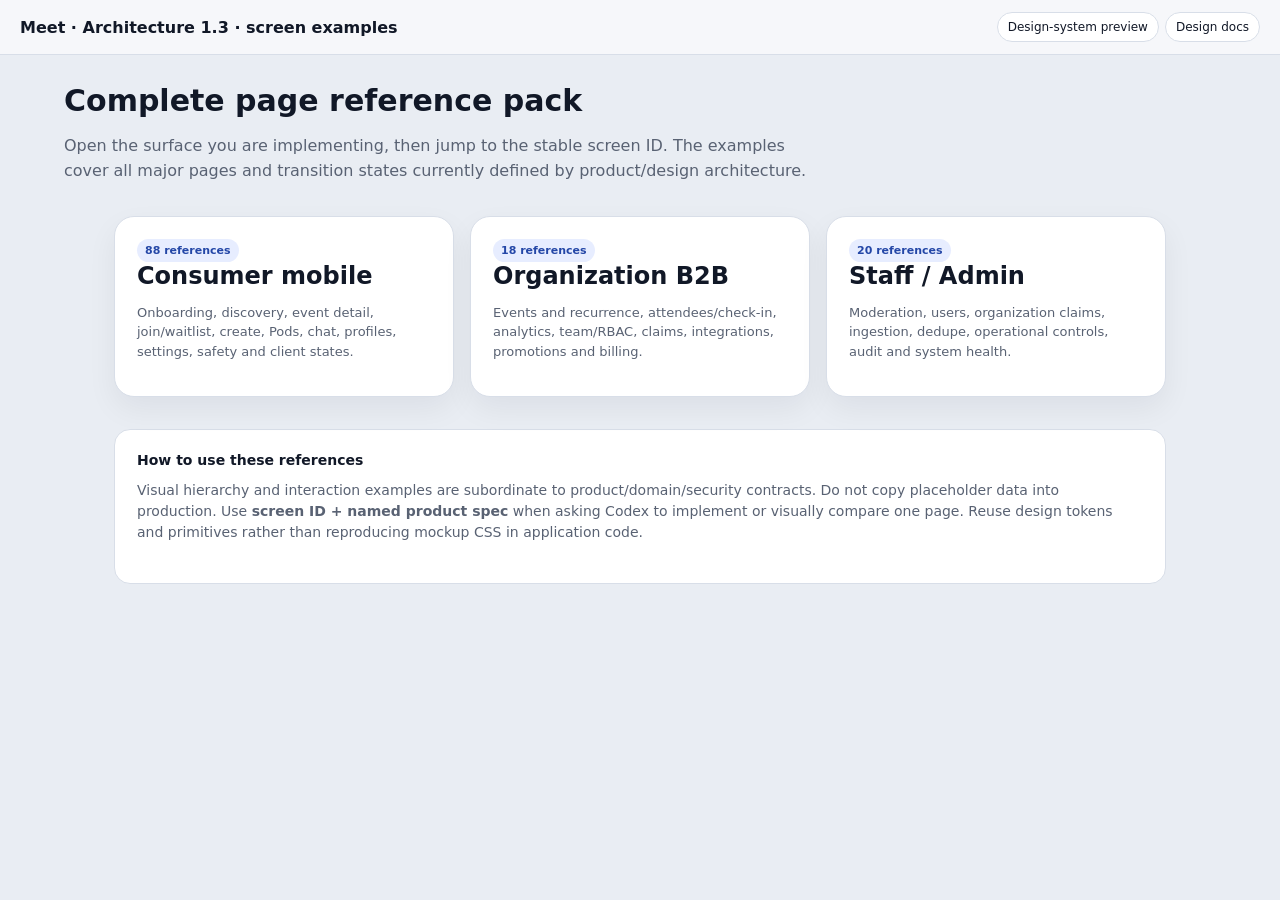
==== design/screens/index.html @ 9bee6207 "design: add complete page reference pack" ====
<!doctype html><html lang="en"><head><meta charset="utf-8"><meta name="viewport" content="width=device-width,initial-scale=1"><title>Meet · Screen Reference Pack</title><link rel="stylesheet" href="prototype.css"><style>.index-grid{max-width:1100px;margin:32px auto;padding:0 24px;display:grid;grid-template-columns:repeat(3,1fr);gap:16px}.index-card{background:#fff;border:1px solid #D8DEE8;border-radius:20px;padding:22px;text-decoration:none;box-shadow:0 12px 30px rgba(17,24,39,.06)}.index-card h2{margin:0 0 7px}.index-card p{color:#596273;font-size:13px;line-height:1.5}.count{display:inline-flex;padding:5px 8px;border-radius:999px;background:#e7edff;color:#2447a7;font-size:11px;font-weight:800}.rules{max-width:1100px;margin:24px auto 60px;padding:0 24px}.rules .panel{padding:22px}@media(max-width:800px){.index-grid{grid-template-columns:1fr}}</style></head><body><header class="docbar"><h1>Meet · Architecture 1.3 · screen examples</h1><div class="nav"><a href="../DESIGN_SYSTEM_PREVIEW.html">Design-system preview</a><a href="../../docs/design-docs/index.md">Design docs</a></div></header><div class="intro"><h2>Complete page reference pack</h2><p>Open the surface you are implementing, then jump to the stable screen ID. The examples cover all major pages and transition states currently defined by product/design architecture.</p></div><div class="index-grid"><a class="index-card" href="consumer.html"><span class="count">88 references</span><h2>Consumer mobile</h2><p>Onboarding, discovery, event detail, join/waitlist, create, Pods, chat, profiles, settings, safety and client states.</p></a><a class="index-card" href="b2b.html"><span class="count">18 references</span><h2>Organization B2B</h2><p>Events and recurrence, attendees/check-in, analytics, team/RBAC, claims, integrations, promotions and billing.</p></a><a class="index-card" href="admin.html"><span class="count">20 references</span><h2>Staff / Admin</h2><p>Moderation, users, organization claims, ingestion, dedupe, operational controls, audit and system health.</p></a></div><div class="rules"><div class="panel"><div class="panel-head"><h3>How to use these references</h3></div><p class="body-copy">Visual hierarchy and interaction examples are subordinate to product/domain/security contracts. Do not copy placeholder data into production. Use <strong>screen ID + named product spec</strong> when asking Codex to implement or visually compare one page. Reuse design tokens and primitives rather than reproducing mockup CSS in application code.</p></div></div></body></html>
---- design/screens/prototype.css ----
:root{--bg:#F7F8FA;--surface:#FFF;--subtle:#EEF2F6;--text:#111827;--muted:#596273;--border:#D8DEE8;--primary:#245BFF;--primary-dark:#173B8F;--pine:#0F766E;--success:#167A46;--warning:#9A5B13;--danger:#B42318;--warm:#F2A65A;--shadow:0 18px 48px rgba(17,24,39,.10);--r8:8px;--r12:12px;--r16:16px;--r24:24px;--font:Inter,system-ui,-apple-system,BlinkMacSystemFont,"Segoe UI",sans-serif}*{box-sizing:border-box}html{scroll-behavior:smooth}body{margin:0;background:#e9edf3;color:var(--text);font-family:var(--font)}a{color:inherit}.docbar{position:sticky;top:0;z-index:50;display:flex;align-items:center;justify-content:space-between;gap:16px;padding:12px 20px;background:rgba(247,248,250,.94);backdrop-filter:blur(16px);border-bottom:1px solid var(--border)}.docbar h1{font-size:16px;margin:0}.docbar .nav{display:flex;flex-wrap:wrap;gap:6px}.docbar a{font-size:12px;text-decoration:none;padding:7px 10px;border:1px solid var(--border);border-radius:999px;background:var(--surface)}.intro{max-width:1200px;margin:28px auto 4px;padding:0 24px}.intro h2{font-size:30px;margin:0 0 8px}.intro p{color:var(--muted);max-width:760px;line-height:1.55}.group{max-width:1440px;margin:0 auto;padding:34px 24px 8px}.group-title{display:flex;align-items:end;justify-content:space-between;gap:16px;margin-bottom:18px}.group-title h2{font-size:22px;margin:0}.group-title span{font-size:12px;color:var(--muted)}.screen-grid{display:grid;grid-template-columns:repeat(auto-fill,minmax(360px,1fr));gap:28px;align-items:start}.spec-card{min-width:0}.spec-head{display:flex;justify-content:space-between;align-items:flex-start;gap:12px;margin:0 auto 10px;max-width:390px}.desktop-card .spec-head{max-width:none}.spec-id{font-size:11px;font-weight:700;color:var(--primary);letter-spacing:.06em}.spec-head h3{font-size:15px;margin:2px 0}.spec-route{font:11px ui-monospace,SFMono-Regular,Menlo,monospace;color:var(--muted);overflow-wrap:anywhere}.spec-source{font-size:10px;color:var(--muted);text-align:right;max-width:130px}.phone{width:390px;height:844px;max-width:100%;margin:auto;background:var(--bg);border:8px solid #111827;border-radius:42px;overflow:hidden;box-shadow:var(--shadow);position:relative}.phone:before{content:"";position:absolute;z-index:8;top:8px;left:50%;transform:translateX(-50%);width:112px;height:26px;background:#111827;border-radius:16px}.statusbar{height:45px;padding:14px 22px 0;font-size:11px;font-weight:700;display:flex;justify-content:space-between;background:var(--surface)}.phone-main{height:calc(100% - 45px);overflow:hidden;display:flex;flex-direction:column}.screen-content{flex:1;overflow:hidden;padding:18px 16px 92px}.screen-content.no-nav{padding-bottom:24px}.mobile-top{display:flex;align-items:center;justify-content:space-between;gap:12px;margin-bottom:15px}.mobile-top .place{font-size:14px;font-weight:700}.icon-btn{width:40px;height:40px;border-radius:12px;border:1px solid var(--border);background:var(--surface);display:grid;place-items:center;font-size:15px}.searchbox{height:48px;border:1px solid var(--border);border-radius:14px;background:var(--surface);display:flex;align-items:center;gap:10px;padding:0 14px;color:var(--muted);font-size:14px;margin-bottom:14px}.searchbox:before{content:"⌕";font-size:22px;color:var(--text)}.chips{display:flex;gap:7px;overflow:hidden;margin:0 0 14px}.chip{white-space:nowrap;padding:7px 11px;border:1px solid var(--border);background:var(--surface);border-radius:999px;font-size:12px}.chip.active{background:var(--text);border-color:var(--text);color:white}.eyebrow{font-size:11px;letter-spacing:.08em;text-transform:uppercase;color:var(--primary);font-weight:800;margin-bottom:7px}.hero-title{font-size:27px;line-height:1.12;margin:0 0 9px;letter-spacing:-.02em}.body-copy{font-size:14px;line-height:1.5;color:var(--muted);margin:0 0 18px}.progress{height:4px;background:#dfe4eb;border-radius:999px;overflow:hidden;margin-bottom:24px}.progress>span{display:block;height:100%;background:var(--primary)}.hero-art{height:190px;border-radius:22px;margin:4px 0 22px;background:linear-gradient(135deg,#d9e4ff,#d8f1ed 55%,#ffe4c4);position:relative;overflow:hidden}.hero-art:before,.hero-art:after{content:"";position:absolute;border-radius:999px;background:rgba(36,91,255,.18)}.hero-art:before{width:180px;height:180px;right:-40px;top:-50px}.hero-art:after{width:120px;height:120px;left:30px;bottom:-45px;background:rgba(15,118,110,.22)}.event-hero{height:205px;margin:-18px -16px 18px;background:linear-gradient(150deg,#9bb6ff,#c9ebe5 55%,#f2c99c);position:relative}.event-hero .badge{position:absolute;top:16px;left:16px}.badge{display:inline-flex;align-items:center;padding:5px 8px;border-radius:999px;background:var(--subtle);font-size:10px;font-weight:700;color:var(--muted)}.badge.blue{background:#e4ebff;color:#1744c6}.badge.green{background:#dff2eb;color:#0d654a}.badge.red{background:#fde7e5;color:#9f2018}.badge.amber{background:#fff0db;color:#81500f}.field{margin:0 0 13px}.field label{display:block;font-size:12px;font-weight:700;margin-bottom:6px}.input{min-height:48px;border:1px solid var(--border);border-radius:12px;background:var(--surface);padding:13px 14px;font-size:14px;color:var(--text)}.input.placeholder{color:#8d97a7}.choice-grid{display:grid;grid-template-columns:1fr 1fr;gap:8px;margin-bottom:16px}.choice{min-height:52px;border:1px solid var(--border);border-radius:14px;background:var(--surface);display:flex;align-items:center;padding:11px;font-size:13px}.choice.selected{border-color:var(--primary);box-shadow:inset 0 0 0 1px var(--primary);background:#f2f5ff}.banner{border-radius:14px;padding:12px 13px;margin-bottom:14px;background:#e8efff;color:#173b8f;font-size:12px;line-height:1.4}.banner.green{background:#e2f2ed;color:#0c6249}.banner.red{background:#fde9e7;color:#8e2119}.banner.amber{background:#fff0dc;color:#74450b}.section-label{display:flex;justify-content:space-between;align-items:center;font-size:15px;font-weight:800;margin:17px 0 10px}.section-label a{font-size:11px;color:var(--primary);text-decoration:none}.event-card{background:var(--surface);border:1px solid var(--border);border-radius:16px;overflow:hidden;margin-bottom:11px}.event-thumb{height:105px;background:linear-gradient(145deg,#a9c0ff,#caeee7 60%,#ffd8ae)}.event-info{padding:11px}.event-kicker{font-size:10px;font-weight:800;color:var(--primary);text-transform:uppercase;letter-spacing:.05em}.event-title{font-size:14px;font-weight:800;margin:3px 0 4px}.event-meta{font-size:11px;color:var(--muted);line-height:1.4}.event-foot{display:flex;justify-content:space-between;align-items:center;margin-top:9px}.facepile{display:flex;align-items:center}.avatar{width:30px;height:30px;border-radius:50%;background:linear-gradient(135deg,#d3ddf2,#a9bddb);border:2px solid white;display:grid;place-items:center;color:#34445c;font-size:10px;font-weight:800}.facepile .avatar{margin-left:-7px}.facepile .avatar:first-child{margin-left:0}.mini{font-size:10px;color:var(--muted);margin-left:6px}.btn{min-height:48px;border:0;border-radius:12px;padding:0 16px;background:var(--primary);color:white;font-weight:800;font-size:14px;display:flex;align-items:center;justify-content:center;text-decoration:none}.btn.secondary{background:var(--surface);color:var(--text);border:1px solid var(--border)}.btn.danger{background:var(--danger)}.btn.compact{min-height:36px;padding:0 12px;font-size:12px}.actions{display:grid;grid-template-columns:1fr;gap:8px;margin-top:16px}.actions.two{grid-template-columns:1fr 1fr}.row-list{border:1px solid var(--border);border-radius:16px;background:var(--surface);overflow:hidden;margin-bottom:14px}.row{min-height:55px;display:flex;align-items:center;justify-content:space-between;gap:10px;padding:10px 13px;border-top:1px solid #edf0f4}.row:first-child{border-top:0}.row-main{min-width:0}.row-title{font-size:13px;font-weight:700}.row-meta{font-size:11px;color:var(--muted);margin-top:2px}.row-value{font-size:12px;color:var(--muted);text-align:right}.stats{display:grid;grid-template-columns:repeat(3,1fr);gap:8px;margin-bottom:14px}.stat{background:var(--surface);border:1px solid var(--border);border-radius:14px;padding:11px}.stat b{display:block;font-size:17px}.stat span{font-size:10px;color:var(--muted)}.bottom-nav{position:absolute;z-index:6;left:0;right:0;bottom:0;height:76px;padding:8px 12px 14px;background:rgba(255,255,255,.96);border-top:1px solid var(--border);display:grid;grid-template-columns:repeat(5,1fr)}.nav-item{font-size:9px;color:var(--muted);text-align:center;display:flex;flex-direction:column;justify-content:center;gap:4px}.nav-item:before{content:"";width:19px;height:19px;margin:auto;border:2px solid currentColor;border-radius:6px}.nav-item.active{color:var(--primary);font-weight:800}.mapbox{height:510px;margin:-18px -16px 0;background-color:#dde5e9;background-image:linear-gradient(30deg,#cad9d4 12%,transparent 12.5%,transparent 87%,#cad9d4 87.5%,#cad9d4),linear-gradient(150deg,#cad9d4 12%,transparent 12.5%,transparent 87%,#cad9d4 87.5%,#cad9d4),linear-gradient(30deg,#cad9d4 12%,transparent 12.5%,transparent 87%,#cad9d4 87.5%,#cad9d4),linear-gradient(150deg,#cad9d4 12%,transparent 12.5%,transparent 87%,#cad9d4 87.5%,#cad9d4);background-size:80px 140px;background-position:0 0,0 0,40px 70px,40px 70px;position:relative}.pin{position:absolute;width:34px;height:34px;border-radius:50% 50% 50% 8px;transform:rotate(-45deg);background:var(--primary);box-shadow:0 5px 14px rgba(36,91,255,.28)}.pin span{transform:rotate(45deg);display:grid;place-items:center;width:100%;height:100%;color:white;font-size:10px;font-weight:800}.map-card{position:absolute;left:12px;right:12px;bottom:84px;background:var(--surface);border-radius:18px;padding:13px;box-shadow:var(--shadow)}.message-list{display:flex;flex-direction:column;gap:8px;padding-top:4px}.message{max-width:78%;padding:9px 11px;border-radius:15px;background:var(--surface);border:1px solid var(--border);font-size:12px;line-height:1.4}.message.me{align-self:flex-end;background:#e7edff;border-color:#ccd8ff}.message .time{display:block;font-size:9px;color:var(--muted);margin-top:3px}.composer{margin-top:auto;display:flex;gap:7px}.composer .input{flex:1}.profile-head{text-align:center;margin-bottom:16px}.profile-head .avatar{width:80px;height:80px;margin:0 auto 9px;font-size:22px}.profile-head h2{font-size:21px;margin:0}.profile-head p{font-size:12px;color:var(--muted);margin:4px 0}.illustration{height:160px;border-radius:20px;background:linear-gradient(135deg,#e7edff,#def3ef);display:grid;place-items:center;margin-bottom:18px;color:var(--muted);font-size:13px}.desktop-shell{width:1180px;max-width:100%;height:760px;margin:auto;background:var(--bg);border:1px solid #cfd6e1;border-radius:20px;overflow:hidden;box-shadow:var(--shadow);display:grid;grid-template-columns:210px 1fr}.side{padding:20px 13px;background:#111827;color:#d7dfeb}.brand{font-weight:900;font-size:18px;margin:0 8px 22px}.org-pill{margin:0 5px 18px;padding:10px;border-radius:10px;background:#1d2939;font-size:11px}.side-item{padding:9px 10px;border-radius:9px;font-size:12px;margin:2px 0;color:#adb9ca}.side-item.active{background:#26334a;color:white;font-weight:800}.desktop-main{overflow:hidden}.desk-top{height:65px;padding:0 22px;background:var(--surface);border-bottom:1px solid var(--border);display:flex;align-items:center;justify-content:space-between}.desk-top h2{font-size:17px;margin:0}.desk-body{padding:20px 22px;overflow:hidden;height:calc(100% - 65px)}.desk-stats{display:grid;grid-template-columns:repeat(4,1fr);gap:12px;margin-bottom:16px}.desk-stat{background:var(--surface);border:1px solid var(--border);border-radius:14px;padding:14px}.desk-stat strong{display:block;font-size:22px}.desk-stat span{font-size:11px;color:var(--muted)}.panel{background:var(--surface);border:1px solid var(--border);border-radius:16px;padding:15px;margin-bottom:14px}.panel-head{display:flex;align-items:center;justify-content:space-between;margin-bottom:12px}.panel-head h3{font-size:14px;margin:0}.table{width:100%;border-collapse:collapse;font-size:11px}.table th{text-align:left;color:var(--muted);font-weight:700;padding:8px;border-bottom:1px solid var(--border)}.table td{padding:9px 8px;border-bottom:1px solid #edf0f4;vertical-align:middle}.table tr:last-child td{border-bottom:0}.role-chip{display:inline-flex;padding:4px 6px;border-radius:999px;background:#e8eefc;color:#2447a7;font-size:9px;font-weight:800;margin:1px}.chart{height:160px;display:flex;align-items:end;gap:8px;padding:16px 4px 0}.bar{flex:1;min-width:12px;border-radius:6px 6px 2px 2px;background:linear-gradient(#5f83ff,#245BFF)}.split{display:grid;grid-template-columns:1.15fr .85fr;gap:14px}.code-meta{font:10px ui-monospace,SFMono-Regular,Menlo,monospace;color:var(--muted)}.danger-zone{border:1px solid #f0c6c2;background:#fff8f7}.prototype-note{font-size:11px;line-height:1.45;color:var(--muted);margin:9px auto 0;max-width:390px}.desktop-card .prototype-note{max-width:none}.footer-note{max-width:1200px;margin:30px auto 60px;padding:18px 24px;color:var(--muted);font-size:12px;line-height:1.6}@media(max-width:760px){.docbar{align-items:flex-start;flex-direction:column}.screen-grid{grid-template-columns:1fr}.group{padding-left:12px;padding-right:12px}.phone{transform-origin:top center}.desktop-shell{width:1100px;transform:scale(.54);transform-origin:top left;margin-bottom:-350px}.desktop-card{overflow:hidden}}
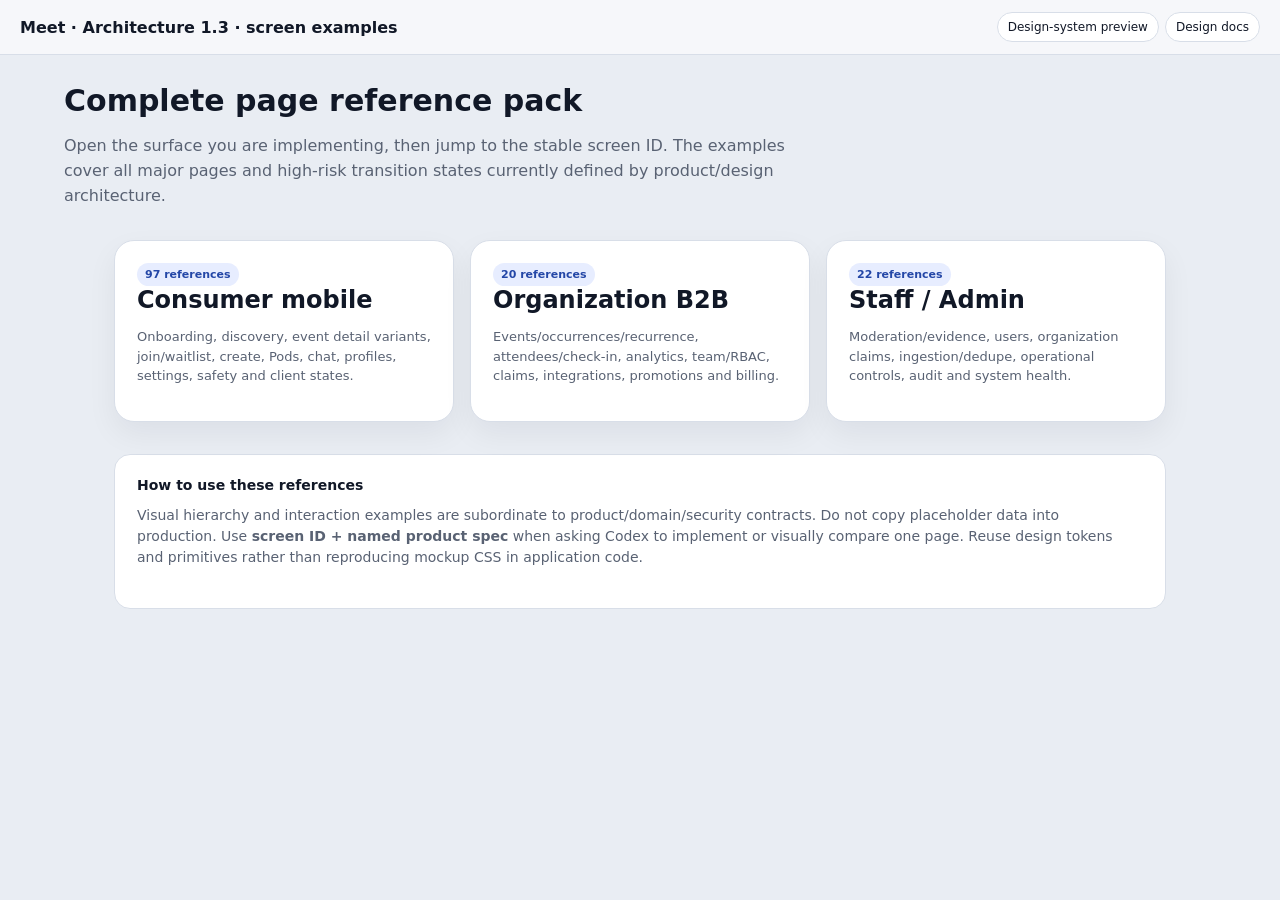
==== commit 14931f54: "design: add critical page-state references" ====
--- a/design/screens/index.html
+++ b/design/screens/index.html
@@ -1 +1 @@
-<!doctype html><html lang="en"><head><meta charset="utf-8"><meta name="viewport" content="width=device-width,initial-scale=1"><title>Meet · Screen Reference Pack</title><link rel="stylesheet" href="prototype.css"><style>.index-grid{max-width:1100px;margin:32px auto;padding:0 24px;display:grid;grid-template-columns:repeat(3,1fr);gap:16px}.index-card{background:#fff;border:1px solid #D8DEE8;border-radius:20px;padding:22px;text-decoration:none;box-shadow:0 12px 30px rgba(17,24,39,.06)}.index-card h2{margin:0 0 7px}.index-card p{color:#596273;font-size:13px;line-height:1.5}.count{display:inline-flex;padding:5px 8px;border-radius:999px;background:#e7edff;color:#2447a7;font-size:11px;font-weight:800}.rules{max-width:1100px;margin:24px auto 60px;padding:0 24px}.rules .panel{padding:22px}@media(max-width:800px){.index-grid{grid-template-columns:1fr}}</style></head><body><header class="docbar"><h1>Meet · Architecture 1.3 · screen examples</h1><div class="nav"><a href="../DESIGN_SYSTEM_PREVIEW.html">Design-system preview</a><a href="../../docs/design-docs/index.md">Design docs</a></div></header><div class="intro"><h2>Complete page reference pack</h2><p>Open the surface you are implementing, then jump to the stable screen ID. The examples cover all major pages and transition states currently defined by product/design architecture.</p></div><div class="index-grid"><a class="index-card" href="consumer.html"><span class="count">88 references</span><h2>Consumer mobile</h2><p>Onboarding, discovery, event detail, join/waitlist, create, Pods, chat, profiles, settings, safety and client states.</p></a><a class="index-card" href="b2b.html"><span class="count">18 references</span><h2>Organization B2B</h2><p>Events and recurrence, attendees/check-in, analytics, team/RBAC, claims, integrations, promotions and billing.</p></a><a class="index-card" href="admin.html"><span class="count">20 references</span><h2>Staff / Admin</h2><p>Moderation, users, organization claims, ingestion, dedupe, operational controls, audit and system health.</p></a></div><div class="rules"><div class="panel"><div class="panel-head"><h3>How to use these references</h3></div><p class="body-copy">Visual hierarchy and interaction examples are subordinate to product/domain/security contracts. Do not copy placeholder data into production. Use <strong>screen ID + named product spec</strong> when asking Codex to implement or visually compare one page. Reuse design tokens and primitives rather than reproducing mockup CSS in application code.</p></div></div></body></html>+<!doctype html><html lang="en"><head><meta charset="utf-8"><meta name="viewport" content="width=device-width,initial-scale=1"><title>Meet · Screen Reference Pack</title><link rel="stylesheet" href="prototype.css"><style>.index-grid{max-width:1100px;margin:32px auto;padding:0 24px;display:grid;grid-template-columns:repeat(3,1fr);gap:16px}.index-card{background:#fff;border:1px solid #D8DEE8;border-radius:20px;padding:22px;text-decoration:none;box-shadow:0 12px 30px rgba(17,24,39,.06)}.index-card h2{margin:0 0 7px}.index-card p{color:#596273;font-size:13px;line-height:1.5}.count{display:inline-flex;padding:5px 8px;border-radius:999px;background:#e7edff;color:#2447a7;font-size:11px;font-weight:800}.rules{max-width:1100px;margin:24px auto 60px;padding:0 24px}.rules .panel{padding:22px}@media(max-width:800px){.index-grid{grid-template-columns:1fr}}</style></head><body><header class="docbar"><h1>Meet · Architecture 1.3 · screen examples</h1><div class="nav"><a href="../DESIGN_SYSTEM_PREVIEW.html">Design-system preview</a><a href="../../docs/design-docs/index.md">Design docs</a></div></header><div class="intro"><h2>Complete page reference pack</h2><p>Open the surface you are implementing, then jump to the stable screen ID. The examples cover all major pages and high-risk transition states currently defined by product/design architecture.</p></div><div class="index-grid"><a class="index-card" href="consumer.html"><span class="count">97 references</span><h2>Consumer mobile</h2><p>Onboarding, discovery, event detail variants, join/waitlist, create, Pods, chat, profiles, settings, safety and client states.</p></a><a class="index-card" href="b2b.html"><span class="count">20 references</span><h2>Organization B2B</h2><p>Events/occurrences/recurrence, attendees/check-in, analytics, team/RBAC, claims, integrations, promotions and billing.</p></a><a class="index-card" href="admin.html"><span class="count">22 references</span><h2>Staff / Admin</h2><p>Moderation/evidence, users, organization claims, ingestion/dedupe, operational controls, audit and system health.</p></a></div><div class="rules"><div class="panel"><div class="panel-head"><h3>How to use these references</h3></div><p class="body-copy">Visual hierarchy and interaction examples are subordinate to product/domain/security contracts. Do not copy placeholder data into production. Use <strong>screen ID + named product spec</strong> when asking Codex to implement or visually compare one page. Reuse design tokens and primitives rather than reproducing mockup CSS in application code.</p></div></div></body></html>
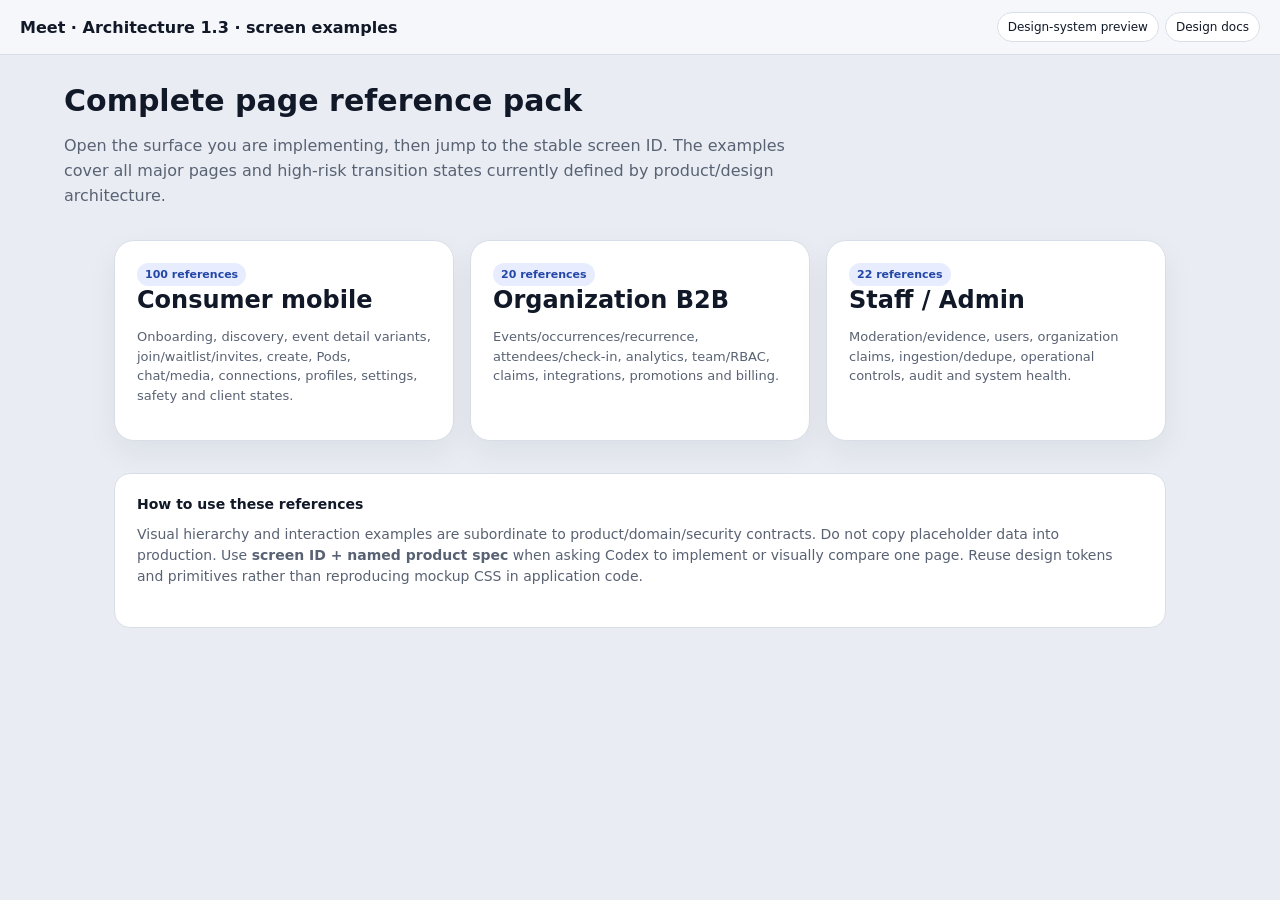
==== commit 62076832: "design: complete consumer screen inventory" ====
--- a/design/screens/index.html
+++ b/design/screens/index.html
@@ -1 +1 @@
-<!doctype html><html lang="en"><head><meta charset="utf-8"><meta name="viewport" content="width=device-width,initial-scale=1"><title>Meet · Screen Reference Pack</title><link rel="stylesheet" href="prototype.css"><style>.index-grid{max-width:1100px;margin:32px auto;padding:0 24px;display:grid;grid-template-columns:repeat(3,1fr);gap:16px}.index-card{background:#fff;border:1px solid #D8DEE8;border-radius:20px;padding:22px;text-decoration:none;box-shadow:0 12px 30px rgba(17,24,39,.06)}.index-card h2{margin:0 0 7px}.index-card p{color:#596273;font-size:13px;line-height:1.5}.count{display:inline-flex;padding:5px 8px;border-radius:999px;background:#e7edff;color:#2447a7;font-size:11px;font-weight:800}.rules{max-width:1100px;margin:24px auto 60px;padding:0 24px}.rules .panel{padding:22px}@media(max-width:800px){.index-grid{grid-template-columns:1fr}}</style></head><body><header class="docbar"><h1>Meet · Architecture 1.3 · screen examples</h1><div class="nav"><a href="../DESIGN_SYSTEM_PREVIEW.html">Design-system preview</a><a href="../../docs/design-docs/index.md">Design docs</a></div></header><div class="intro"><h2>Complete page reference pack</h2><p>Open the surface you are implementing, then jump to the stable screen ID. The examples cover all major pages and high-risk transition states currently defined by product/design architecture.</p></div><div class="index-grid"><a class="index-card" href="consumer.html"><span class="count">97 references</span><h2>Consumer mobile</h2><p>Onboarding, discovery, event detail variants, join/waitlist, create, Pods, chat, profiles, settings, safety and client states.</p></a><a class="index-card" href="b2b.html"><span class="count">20 references</span><h2>Organization B2B</h2><p>Events/occurrences/recurrence, attendees/check-in, analytics, team/RBAC, claims, integrations, promotions and billing.</p></a><a class="index-card" href="admin.html"><span class="count">22 references</span><h2>Staff / Admin</h2><p>Moderation/evidence, users, organization claims, ingestion/dedupe, operational controls, audit and system health.</p></a></div><div class="rules"><div class="panel"><div class="panel-head"><h3>How to use these references</h3></div><p class="body-copy">Visual hierarchy and interaction examples are subordinate to product/domain/security contracts. Do not copy placeholder data into production. Use <strong>screen ID + named product spec</strong> when asking Codex to implement or visually compare one page. Reuse design tokens and primitives rather than reproducing mockup CSS in application code.</p></div></div></body></html>+<!doctype html><html lang="en"><head><meta charset="utf-8"><meta name="viewport" content="width=device-width,initial-scale=1"><title>Meet · Screen Reference Pack</title><link rel="stylesheet" href="prototype.css"><style>.index-grid{max-width:1100px;margin:32px auto;padding:0 24px;display:grid;grid-template-columns:repeat(3,1fr);gap:16px}.index-card{background:#fff;border:1px solid #D8DEE8;border-radius:20px;padding:22px;text-decoration:none;box-shadow:0 12px 30px rgba(17,24,39,.06)}.index-card h2{margin:0 0 7px}.index-card p{color:#596273;font-size:13px;line-height:1.5}.count{display:inline-flex;padding:5px 8px;border-radius:999px;background:#e7edff;color:#2447a7;font-size:11px;font-weight:800}.rules{max-width:1100px;margin:24px auto 60px;padding:0 24px}.rules .panel{padding:22px}@media(max-width:800px){.index-grid{grid-template-columns:1fr}}</style></head><body><header class="docbar"><h1>Meet · Architecture 1.3 · screen examples</h1><div class="nav"><a href="../DESIGN_SYSTEM_PREVIEW.html">Design-system preview</a><a href="../../docs/design-docs/index.md">Design docs</a></div></header><div class="intro"><h2>Complete page reference pack</h2><p>Open the surface you are implementing, then jump to the stable screen ID. The examples cover all major pages and high-risk transition states currently defined by product/design architecture.</p></div><div class="index-grid"><a class="index-card" href="consumer.html"><span class="count">100 references</span><h2>Consumer mobile</h2><p>Onboarding, discovery, event detail variants, join/waitlist/invites, create, Pods, chat/media, connections, profiles, settings, safety and client states.</p></a><a class="index-card" href="b2b.html"><span class="count">20 references</span><h2>Organization B2B</h2><p>Events/occurrences/recurrence, attendees/check-in, analytics, team/RBAC, claims, integrations, promotions and billing.</p></a><a class="index-card" href="admin.html"><span class="count">22 references</span><h2>Staff / Admin</h2><p>Moderation/evidence, users, organization claims, ingestion/dedupe, operational controls, audit and system health.</p></a></div><div class="rules"><div class="panel"><div class="panel-head"><h3>How to use these references</h3></div><p class="body-copy">Visual hierarchy and interaction examples are subordinate to product/domain/security contracts. Do not copy placeholder data into production. Use <strong>screen ID + named product spec</strong> when asking Codex to implement or visually compare one page. Reuse design tokens and primitives rather than reproducing mockup CSS in application code.</p></div></div></body></html>
